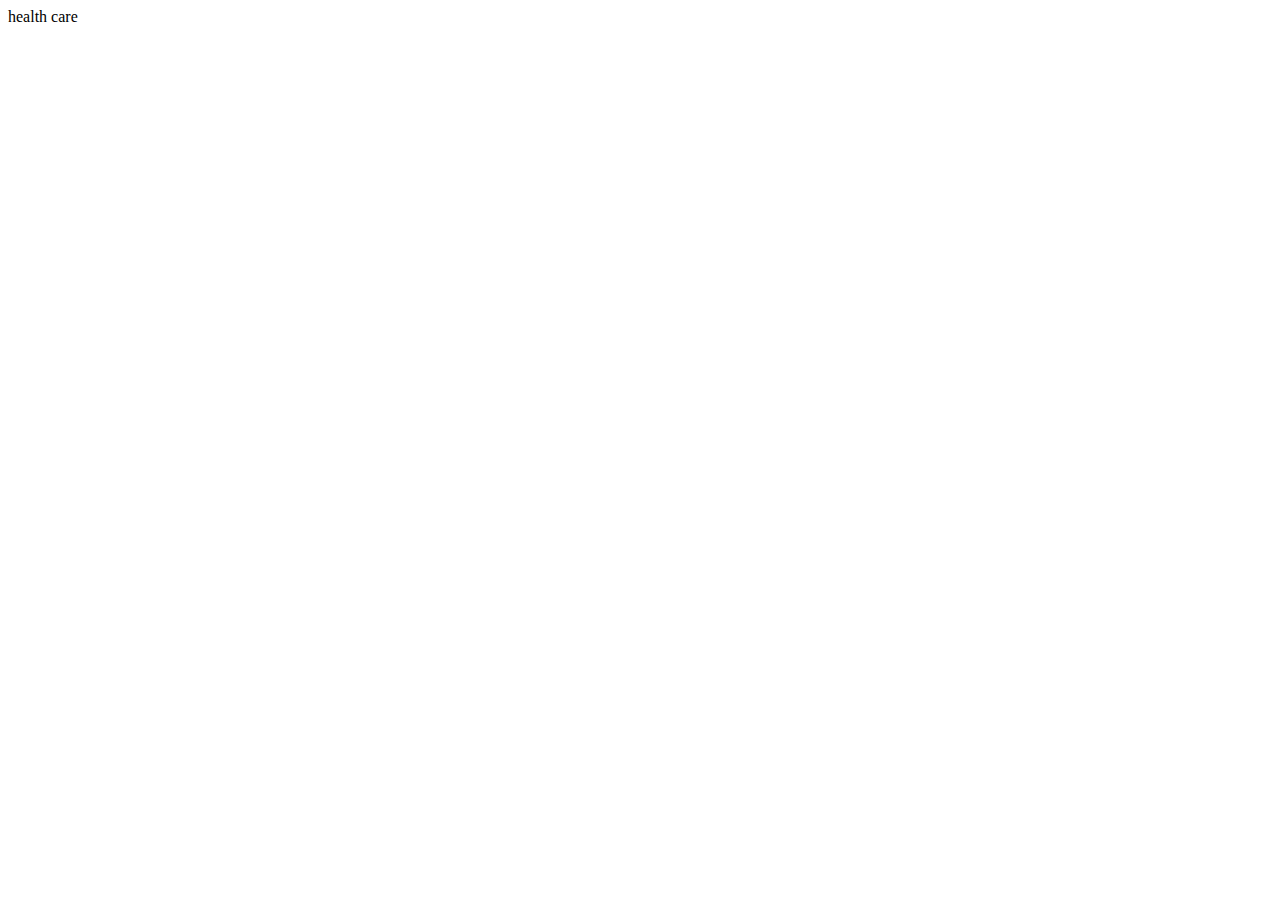
==== index.html @ da7eed79 "checkpoint-2" ====
<!DOCTYPE html>
<html lang="en">
<head>
    <meta charset="UTF-8">
    <meta name="viewport" content="width=device-width, initial-scale=1.0">
    <title>Document</title>
</head>
<body>
    health care 
</body>
</html>
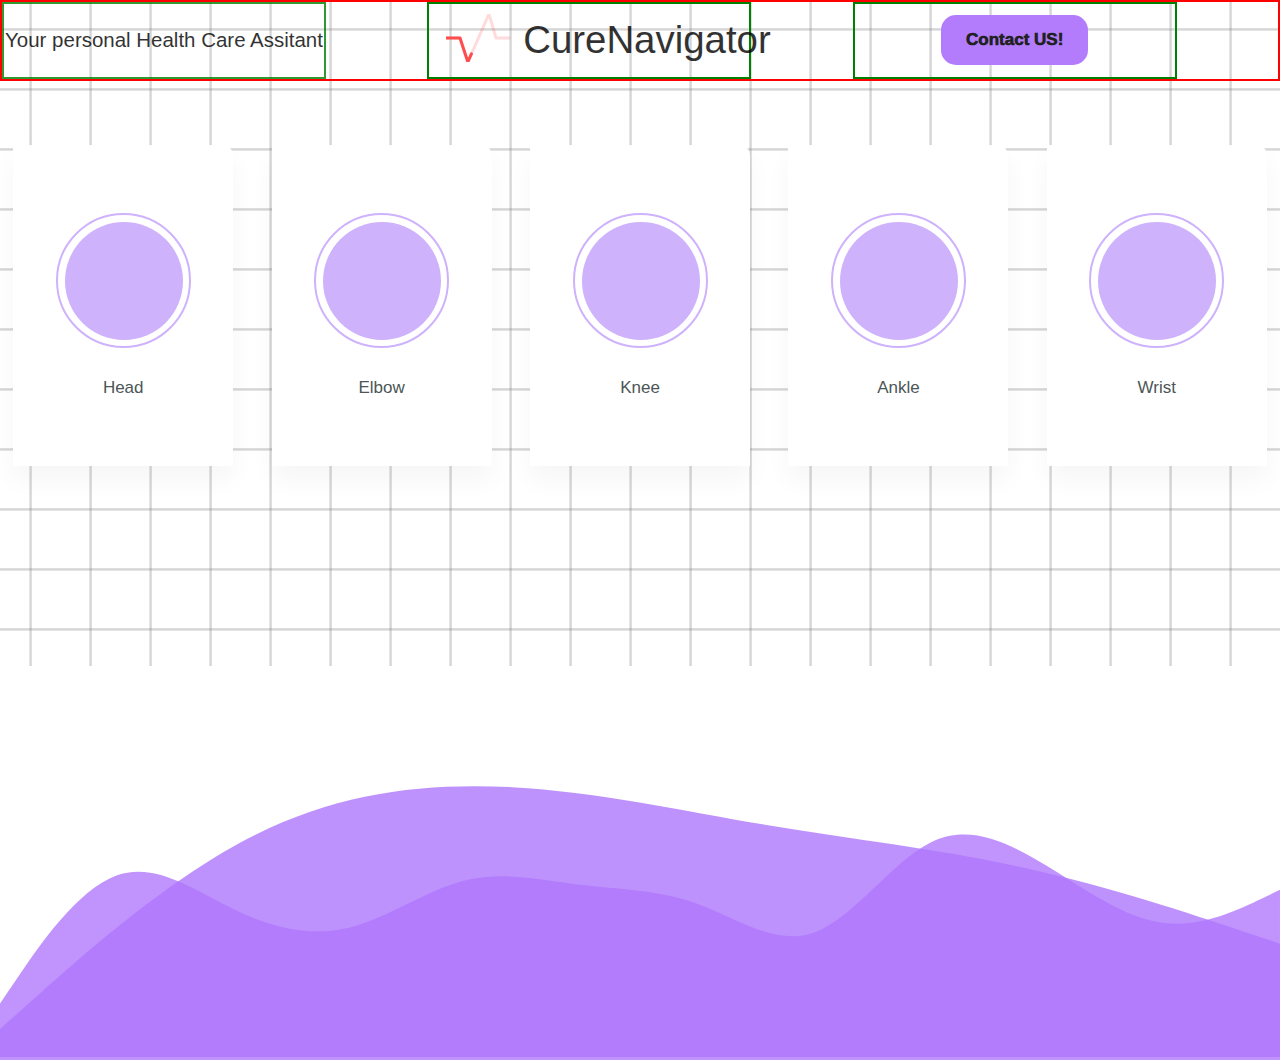
==== commit 7a9a92fd: "frontendready" ====
--- a/index.html
+++ b/index.html
@@ -3,9 +3,99 @@
 <head>
     <meta charset="UTF-8">
     <meta name="viewport" content="width=device-width, initial-scale=1.0">
-    <title>Document</title>
+    <title>CureNavigator</title>
+    <link rel="stylesheet" href="istyle.css">
 </head>
 <body>
-    health care 
-</body>
-</html>+    <div class="container">
+    <section id="first">
+        <div class="yr">
+
+            <div class="navbar">
+                <div class="logo com">
+                    <div>
+                        Your personal Health Care Assitant
+                    </div> 
+                </div>
+                
+                <div class = " heartbeat com">
+                    <div class="loading">
+                        <svg width="64px" height="48px">
+                            <polyline points="0.157 23.954, 14 23.954, 21.843 48, 43 0, 50 24, 64 24" id="back"></polyline>
+                            <polyline points="0.157 23.954, 14 23.954, 21.843 48, 43 0, 50 24, 64 24" id="front"></polyline>
+                        </svg>
+                    </div>
+                    <h3>CureNavigator</h3>
+                </div>
+                <div class="contactus com">
+                    <button a href="mailto:priyanshu.cto@gmail.com" onclick="location.href='mailto:priyanshu.cto@gmail.com'"
+                    target="_blank">Contact US!</button>
+                </div>
+                <iframesrc="https://www.chatbase.co/chatbot-iframe/80zJzY7WI4Y4-qbxrLa6h"
+                frameborder="0"
+                ></iframe>
+            </div>
+            <div class="scon">
+                <div class="card wallet"
+                onclick="location.href='head.html'">
+                    <div class="overlay">
+                    </div>
+                    <div class="circle">
+                    </div>
+                    <p>Head</p>
+                </div>
+                <div class="card wallet">
+                    <div class="overlay">
+                    </div>
+                    <div class="circle">
+                    </div>
+                    <p>Elbow</p>
+                </div>
+                <div class="card wallet">
+                    <div class="overlay">
+                    </div>
+                    <div class="circle">
+            </div>
+            <p>Knee</p>
+        </div>
+        <div class="card wallet">
+            <div class="overlay">
+            </div>
+            <div class="circle">
+            </div>
+            <p>Ankle</p>
+        </div>
+        <div class="card wallet" >
+            <div class="overlay">
+            </div>
+            <div class="circle">
+            </div>
+            <p>Wrist</p>
+        </div>
+    </div>
+        
+    </div>
+    <svg class="bg1 bg" xmlns="http://www.w3.org/2000/svg" viewBox="0 0 1440 320"><path fill="#ad74fc" fill-opacity="1" d="M0,288L48,245.3C96,203,192,117,288,69.3C384,21,480,11,576,16C672,21,768,43,864,58.7C960,75,1056,85,1152,106.7C1248,128,1344,160,1392,176L1440,192L1440,320L1392,320C1344,320,1248,320,1152,320C1056,320,960,320,864,320C768,320,672,320,576,320C480,320,384,320,288,320C192,320,96,320,48,320L0,320Z"></path></svg>
+    
+    <svg class="bg2 bg" xmlns="http://www.w3.org/2000/svg" viewBox="0 0 1440 320"><path fill="#b076fd" fill-opacity="1" d="M0,256L21.8,224C43.6,192,87,128,131,112C174.5,96,218,128,262,149.3C305.5,171,349,181,393,170.7C436.4,160,480,128,524,117.3C567.3,107,611,117,655,122.7C698.2,128,742,128,785,144C829.1,160,873,192,916,176C960,160,1004,96,1047,74.7C1090.9,53,1135,75,1178,101.3C1221.8,128,1265,160,1309,165.3C1352.7,171,1396,149,1418,138.7L1440,128L1440,320L1418.2,320C1396.4,320,1353,320,1309,320C1265.5,320,1222,320,1178,320C1134.5,320,1091,320,1047,320C1003.6,320,960,320,916,320C872.7,320,829,320,785,320C741.8,320,698,320,655,320C610.9,320,567,320,524,320C480,320,436,320,393,320C349.1,320,305,320,262,320C218.2,320,175,320,131,320C87.3,320,44,320,22,320L0,320Z"></path></svg>
+</section>
+
+
+
+
+<!-- js -->
+<script>
+    window.embeddedChatbotConfig = {
+        chatbotId: "80zJzY7WI4Y4-qbxrLa6h",
+            domain: "www.chatbase.co"
+            }
+            </script>
+            <script
+            src="https://www.chatbase.co/embed.min.js"
+            chatbotId="80zJzY7WI4Y4-qbxrLa6h"
+            domain="www.chatbase.co"
+            defer>
+            </script>
+        </body>
+    </div>
+    </html>--- a/istyle.css
+++ b/istyle.css
@@ -0,0 +1,319 @@
+*{
+    padding: 0;
+    margin: 0;
+}
+@import url("https://fonts.googleapis.com/css2?family=Poppins:wght@300;400;500;600&display=swap");
+
+* {
+  margin: 0;
+  padding: 0;
+}
+
+body {
+  font-family: "Poppins", sans-serif;
+}
+
+html {
+  scroll-behavior: smooth;
+}
+
+/* purple background */
+.bg{
+    opacity: 78%;
+    box-sizing: border-box;
+    /* top: 3vw; */
+}
+
+.bg1{
+    position: relative;
+    top: 24vw;
+    /* width: 100vw; */
+    
+}
+.bg2{
+    position: relative;
+    bottom: -1.7vw;
+}
+
+/* line backgroud */
+.container {
+  width: 100%;
+  height: 52vw;
+  box-sizing: border-box;
+  --color: rgba(114, 114, 114, 0.3);
+  background-color: #ffffff;
+  background-image: linear-gradient(0deg, transparent 24%, var(--color) 25%, var(--color) 26%, transparent 27%,transparent 74%, var(--color) 75%, var(--color) 76%, transparent 77%,transparent),
+      linear-gradient(90deg, transparent 24%, var(--color) 25%, var(--color) 26%, transparent 27%,transparent 74%, var(--color) 75%, var(--color) 76%, transparent 77%,transparent);
+  background-size: 120px 120px;
+  
+}
+
+/* first */
+
+#first{
+    width: 100vw;
+}
+
+/* loading */
+
+.loading svg polyline {
+    fill: none;
+    stroke-width: 3;
+    stroke-linecap: round;
+    stroke-linejoin: round;
+  }
+  
+  .loading svg polyline#back {
+    fill: none;
+    stroke: #ff4d5033;
+  }
+  
+  .loading svg polyline#front {
+    fill: none;
+    stroke: #ff4d4f;
+    stroke-dasharray: 48, 144;
+    stroke-dashoffset: 192;
+    animation: dash_682 1.4s linear infinite;
+  }
+  
+  @keyframes dash_682 {
+    72.5% {
+      opacity: 0;
+    }
+  
+    to {
+      stroke-dashoffset: 0;
+    }
+  }
+  .loading{
+    position: relative;
+    left:3vw;
+  }
+
+  /* logo */
+  .desc{
+    border: 1px solid red;
+  }
+  .upper{
+    border: 1px solid green;
+    display: flex;
+    flex-direction: row;
+    column-gap: 4.1vw;
+    width: 80%;
+    height: 10vw;
+    margin: auto;
+    align-items:end;
+    
+  }
+  .upper> div> h2{
+    font-weight: 500;
+    justify-content: center;
+    align-items: center;
+    font-size: 3vw;
+    opacity: 80%;
+  }
+  .lower{
+    border: 1px solid green;
+
+  }
+
+  .upper> div> h2:hover{
+    color: #8c5af8;
+    transition: all 300ms ease;
+  }
+
+  /* nav bar */
+
+.logo{
+  font-size:1.6vw;
+  display: flex;
+  justify-content: center;
+  align-items: center;
+  opacity: 80%;
+}
+
+.navbar{
+  border: 2px solid red;
+  display: flex;
+  height: 6vw;
+  justify-content: space-between;
+}
+
+.com{
+  border: 2px solid green;
+  width: 25vw;
+}
+
+.heartbeat{
+  display: flex;
+  column-gap: 4vw;
+  justify-content: center;
+  align-items: center;
+
+}
+.heartbeat > h3{
+  font-size: 3vw;
+  font-weight: 400;
+  opacity: 80%;
+}
+
+.heartbeat > h3:hover{
+  color: #b37cfd;
+  transition: all 300ms ease;
+}
+/* button */
+
+button {
+  padding: 15px 25px;
+  border: unset;
+  border-radius: 15px;
+  color: #212121;
+  z-index: 1;
+  background: #b37cfd;
+  position: relative;
+  font-weight: 1000;
+  font-size: 17px;
+  transition: all 250ms;
+  overflow: hidden;
+ }
+ 
+ button::before {
+  content: "";
+  position: absolute;
+  top: 0;
+  left: 0;
+  height: 100%;
+  width: 0;
+  border-radius: 15px;
+  background-color: black;
+  z-index: -1;
+  -webkit-box-shadow: 4px 8px 19px -3px #b37cfd;
+  /* box-shadow: 4px 8px 19px -3px rgba(0,0,0,0.27); */
+  transition: all 250ms
+ }
+ 
+ button:hover {
+  color: #e8e8e8;
+ }
+ 
+ button:hover::before {
+  width: 100%;
+ }
+
+ .contactus{
+  display: flex;
+  justify-content: center;
+  align-items: center;
+ }
+  
+
+ /* card */
+ .wallet {
+  --bg-color: #ceb2fc;
+  --bg-color-light: #f0e7ff;
+  --text-color-hover: #fff;
+  --box-shadow-color: rgba(206, 178, 252, 0.48);
+}
+
+.card {
+  width: 220px;
+  height: 321px;
+  background: #fff;
+  border-top-right-radius: 10px;
+  overflow: hidden;
+  display: flex;
+  flex-direction: column;
+  justify-content: center;
+  align-items: center;
+  position: relative;
+  box-shadow: 0 14px 26px rgba(0, 0, 0, 0.04);
+  transition: all 0.3s ease-out;
+  text-decoration: none;
+}
+
+.card:hover {
+  transform: translateY(-5px) scale(1.005) translateZ(0);
+  box-shadow: 0 24px 36px rgba(0, 0, 0, 0.11),
+    0 24px 46px var(--box-shadow-color);
+}
+
+.card:hover .overlay {
+  transform: scale(4) translateZ(0);
+}
+
+.card:hover .circle {
+  border-color: var(--bg-color-light);
+  background: var(--bg-color);
+}
+
+.card:hover .circle:after {
+  background: var(--bg-color-light);
+}
+
+.card:hover p {
+  color: var(--text-color-hover);
+}
+
+.card p {
+  font-size: 17px;
+  color: #4c5656;
+  margin-top: 30px;
+  z-index: 1000;
+  transition: color 0.3s ease-out;
+}
+
+.circle {
+  width: 131px;
+  height: 131px;
+  border-radius: 50%;
+  background: #fff;
+  border: 2px solid var(--bg-color);
+  display: flex;
+  justify-content: center;
+  align-items: center;
+  position: relative;
+  z-index: 1;
+  transition: all 0.3s ease-out;
+}
+
+.circle:after {
+  content: "";
+  width: 118px;
+  height: 118px;
+  display: block;
+  position: absolute;
+  background: var(--bg-color);
+  border-radius: 50%;
+  top: 7px;
+  left: 7px;
+  transition: opacity 0.3s ease-out;
+}
+
+.circle svg {
+  z-index: 10000;
+  transform: translateZ(0);
+}
+
+.overlay {
+  width: 118px;
+  position: absolute;
+  height: 118px;
+  border-radius: 50%;
+  background: var(--bg-color);
+  top: 70px;
+  left: 50px;
+  z-index: 0;
+  transition: transform 0.3s ease-out;
+}
+
+.scon{
+  display: flex;
+  column-gap: 3vw;
+  align-items: center;
+  justify-content: center;
+}
+.yr{
+  display: flex;
+  flex-direction: column;
+  row-gap: 5vw;
+}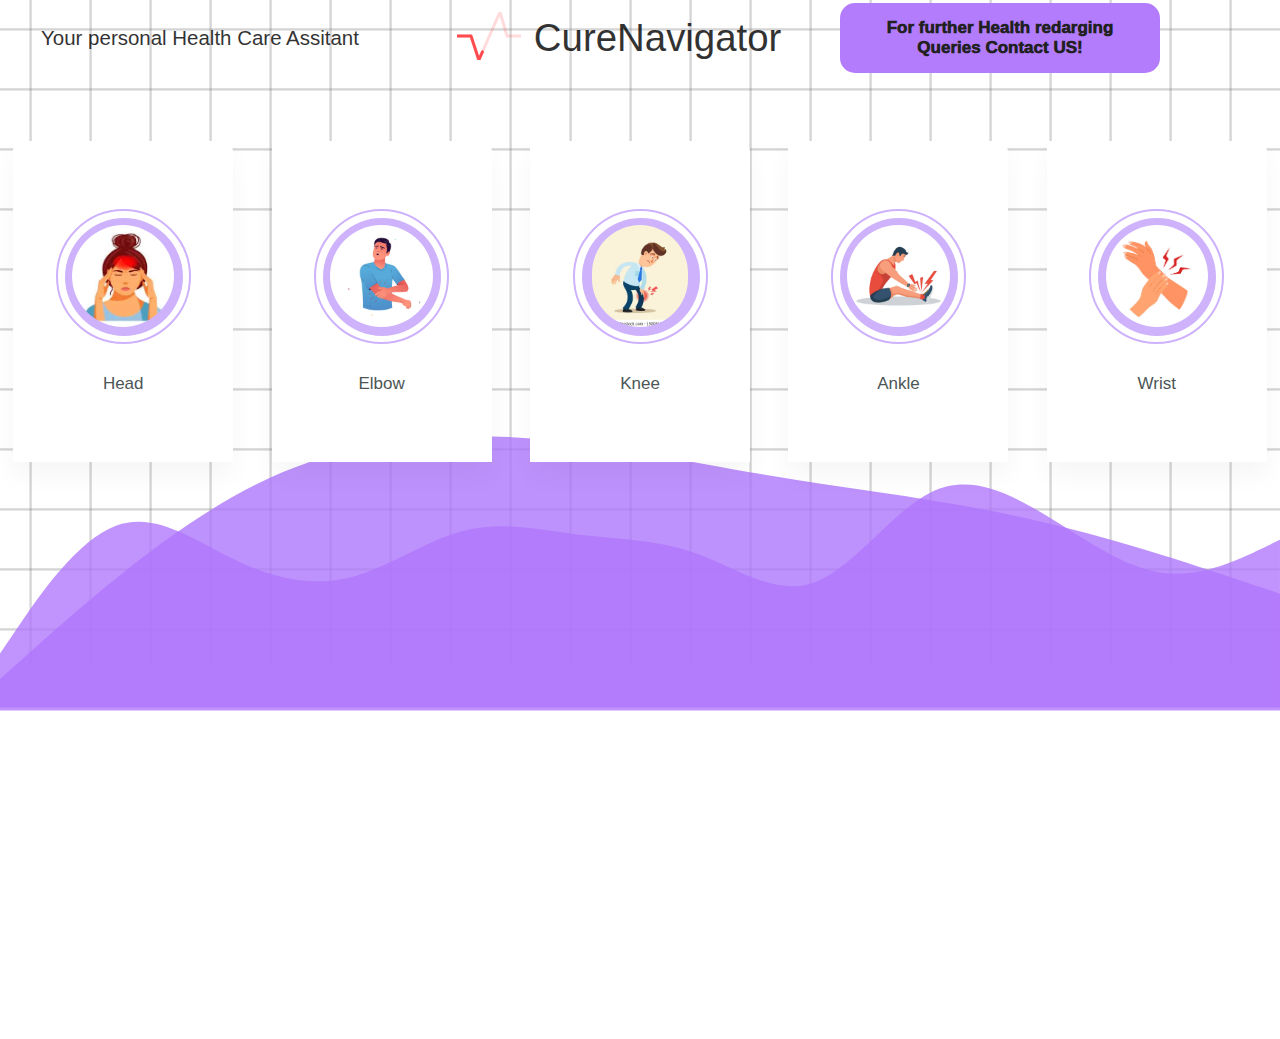
==== commit 458b6d24: "final" ====
--- a/index.html
+++ b/index.html
@@ -29,7 +29,7 @@
                 </div>
                 <div class="contactus com">
                     <button a href="mailto:priyanshu.cto@gmail.com" onclick="location.href='mailto:priyanshu.cto@gmail.com'"
-                    target="_blank">Contact US!</button>
+                    target="_blank">For further Health redarging Queries Contact US!</button>
                 </div>
                 <iframesrc="https://www.chatbase.co/chatbot-iframe/80zJzY7WI4Y4-qbxrLa6h"
                 frameborder="0"
@@ -41,34 +41,43 @@
                     <div class="overlay">
                     </div>
                     <div class="circle">
+                        <img src="/pictures/headache.jpg" alt="" srcset="">
                     </div>
                     <p>Head</p>
                 </div>
-                <div class="card wallet">
+                <div class="card wallet"
+                onclick="location.href='elbow.html'">
                     <div class="overlay">
                     </div>
                     <div class="circle">
+                        <img src="/pictures/elbow pain.jpg" alt="" srcset="">
                     </div>
                     <p>Elbow</p>
                 </div>
-                <div class="card wallet">
+                <div class="card wallet"
+                onclick="location.href='knee.html'">
                     <div class="overlay">
                     </div>
                     <div class="circle">
+                        <img src="/pictures/knee pain" alt="" srcset="">
             </div>
             <p>Knee</p>
         </div>
-        <div class="card wallet">
+        <div class="card wallet"
+        onclick="location.href='ankle.html'">
             <div class="overlay">
             </div>
             <div class="circle">
+                <img src="/pictures/anklepain.jpg" alt="" srcset="">
             </div>
             <p>Ankle</p>
         </div>
-        <div class="card wallet" >
+        <div class="card wallet"
+        onclick="location.href='wrist.html'" >
             <div class="overlay">
             </div>
             <div class="circle">
+                <img src="/pictures/wristpain.png" alt="" srcset="">
             </div>
             <p>Wrist</p>
         </div>
--- a/istyle.css
+++ b/istyle.css
@@ -26,13 +26,13 @@
 
 .bg1{
     position: relative;
-    top: 24vw;
+    top: -3vw;
     /* width: 100vw; */
     
 }
 .bg2{
     position: relative;
-    bottom: -1.7vw;
+    bottom: 25.3vw;
 }
 
 /* line backgroud */
@@ -113,7 +113,7 @@
     opacity: 80%;
   }
   .lower{
-    border: 1px solid green;
+    /* border: 1px solid green; */
 
   }
 
@@ -133,14 +133,14 @@
 }
 
 .navbar{
-  border: 2px solid red;
+  /* border: 2px solid red; */
   display: flex;
   height: 6vw;
-  justify-content: space-between;
+  justify-content: space-around;
 }
 
 .com{
-  border: 2px solid green;
+  /* border: 2px solid green; */
   width: 25vw;
 }
 
@@ -229,6 +229,7 @@
   box-shadow: 0 14px 26px rgba(0, 0, 0, 0.04);
   transition: all 0.3s ease-out;
   text-decoration: none;
+  z-index: 10;
 }
 
 .card:hover {
@@ -305,6 +306,11 @@
   z-index: 0;
   transition: transform 0.3s ease-out;
 }
+img{
+  height: 8vw;
+  z-index: 2;
+  border-radius: 5vw;
+}
 
 .scon{
   display: flex;
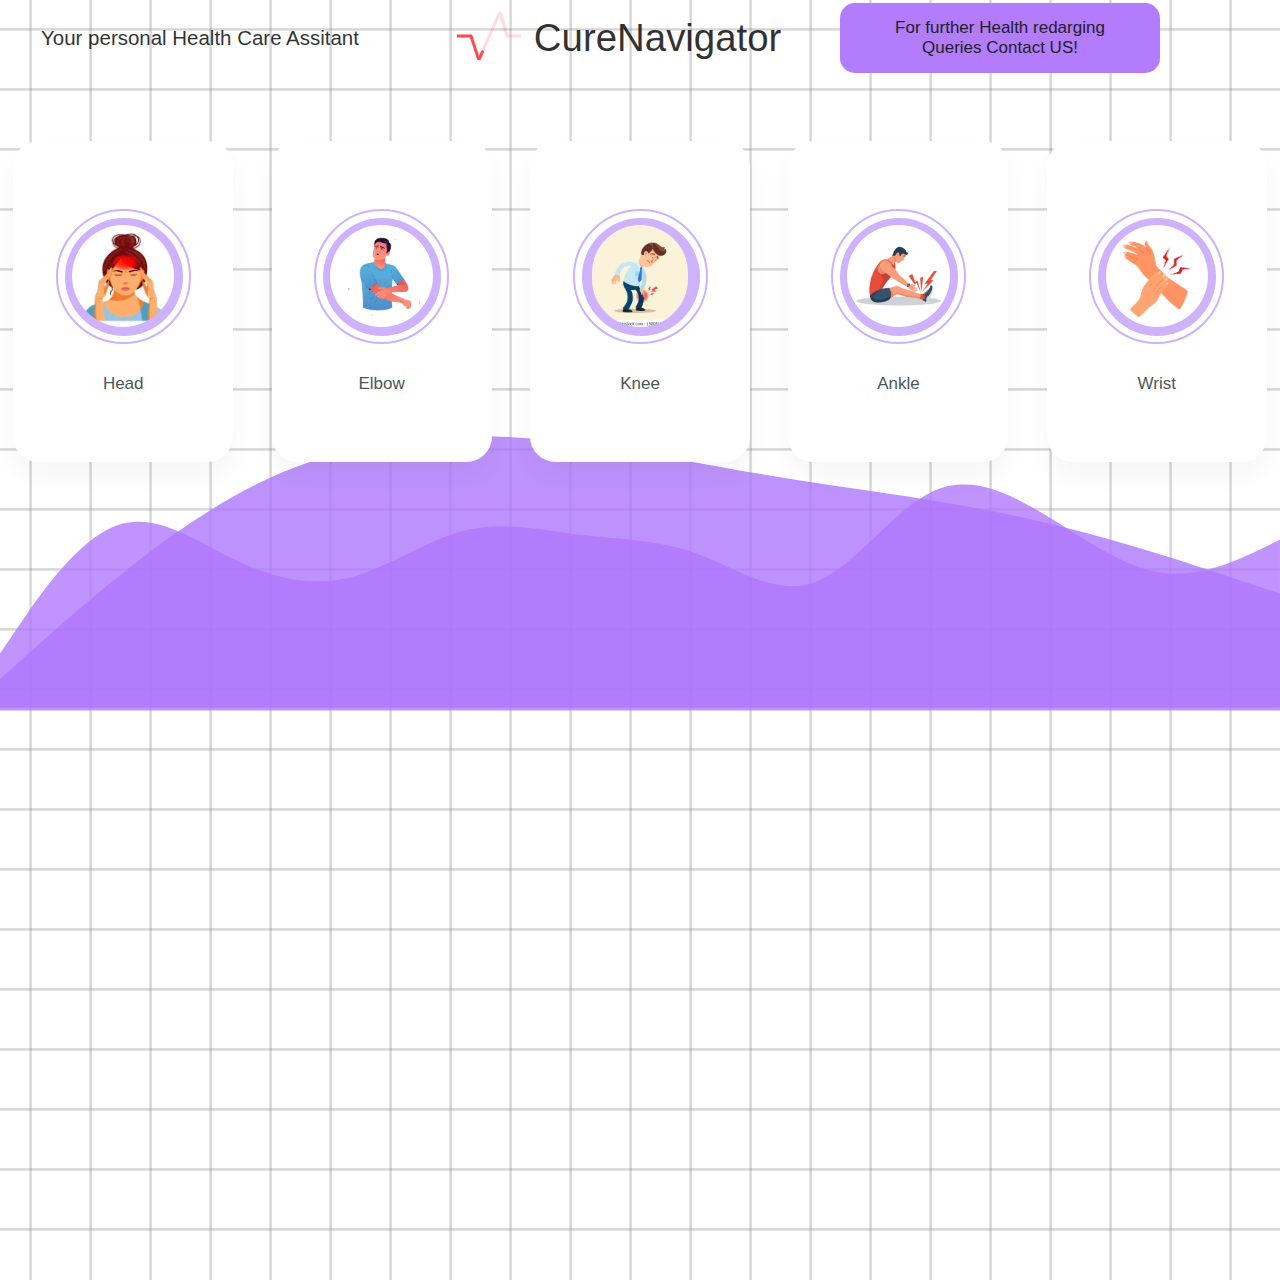
==== commit c331bff2: "cahnges" ====
--- a/index.html
+++ b/index.html
@@ -5,6 +5,7 @@
     <meta name="viewport" content="width=device-width, initial-scale=1.0">
     <title>CureNavigator</title>
     <link rel="stylesheet" href="istyle.css">
+    <link rel="stylesheet" href="iresposive.css">
 </head>
 <body>
     <div class="container">
@@ -29,7 +30,7 @@
                 </div>
                 <div class="contactus com">
                     <button a href="mailto:priyanshu.cto@gmail.com" onclick="location.href='mailto:priyanshu.cto@gmail.com'"
-                    target="_blank">For further Health redarging Queries Contact US!</button>
+                    target="_blank" class="slim">For further Health redarging Queries Contact US!</button>
                 </div>
                 <iframesrc="https://www.chatbase.co/chatbot-iframe/80zJzY7WI4Y4-qbxrLa6h"
                 frameborder="0"
@@ -81,17 +82,11 @@
             </div>
             <p>Wrist</p>
         </div>
-    </div>
-        
+    </div>    
     </div>
     <svg class="bg1 bg" xmlns="http://www.w3.org/2000/svg" viewBox="0 0 1440 320"><path fill="#ad74fc" fill-opacity="1" d="M0,288L48,245.3C96,203,192,117,288,69.3C384,21,480,11,576,16C672,21,768,43,864,58.7C960,75,1056,85,1152,106.7C1248,128,1344,160,1392,176L1440,192L1440,320L1392,320C1344,320,1248,320,1152,320C1056,320,960,320,864,320C768,320,672,320,576,320C480,320,384,320,288,320C192,320,96,320,48,320L0,320Z"></path></svg>
-    
     <svg class="bg2 bg" xmlns="http://www.w3.org/2000/svg" viewBox="0 0 1440 320"><path fill="#b076fd" fill-opacity="1" d="M0,256L21.8,224C43.6,192,87,128,131,112C174.5,96,218,128,262,149.3C305.5,171,349,181,393,170.7C436.4,160,480,128,524,117.3C567.3,107,611,117,655,122.7C698.2,128,742,128,785,144C829.1,160,873,192,916,176C960,160,1004,96,1047,74.7C1090.9,53,1135,75,1178,101.3C1221.8,128,1265,160,1309,165.3C1352.7,171,1396,149,1418,138.7L1440,128L1440,320L1418.2,320C1396.4,320,1353,320,1309,320C1265.5,320,1222,320,1178,320C1134.5,320,1091,320,1047,320C1003.6,320,960,320,916,320C872.7,320,829,320,785,320C741.8,320,698,320,655,320C610.9,320,567,320,524,320C480,320,436,320,393,320C349.1,320,305,320,262,320C218.2,320,175,320,131,320C87.3,320,44,320,22,320L0,320Z"></path></svg>
 </section>
-
-
-
-
 <!-- js -->
 <script>
     window.embeddedChatbotConfig = {
--- a/istyle.css
+++ b/istyle.css
@@ -38,7 +38,7 @@
 /* line backgroud */
 .container {
   width: 100%;
-  height: 52vw;
+  height: 100vw;
   box-sizing: border-box;
   --color: rgba(114, 114, 114, 0.3);
   background-color: #ffffff;
@@ -92,10 +92,10 @@
 
   /* logo */
   .desc{
-    border: 1px solid red;
+    /* border: 1px solid red; */
   }
   .upper{
-    border: 1px solid green;
+    /* border: 1px solid green; */
     display: flex;
     flex-direction: row;
     column-gap: 4.1vw;
@@ -130,6 +130,10 @@
   justify-content: center;
   align-items: center;
   opacity: 80%;
+}
+
+.slim{
+  font-weight: 300;
 }
 
 .navbar{
@@ -230,6 +234,7 @@
   transition: all 0.3s ease-out;
   text-decoration: none;
   z-index: 10;
+  border-radius: 2vw;
 }
 
 .card:hover {
@@ -322,4 +327,5 @@
   display: flex;
   flex-direction: column;
   row-gap: 5vw;
+  
 }--- a/iresposive.css
+++ b/iresposive.css
@@ -0,0 +1,8 @@
+@media screen and (max-width: 650px){
+    .navbar{
+        display: flex;
+        flex-direction: column;
+        align-items: center;
+        justify-content: center;
+    }
+}